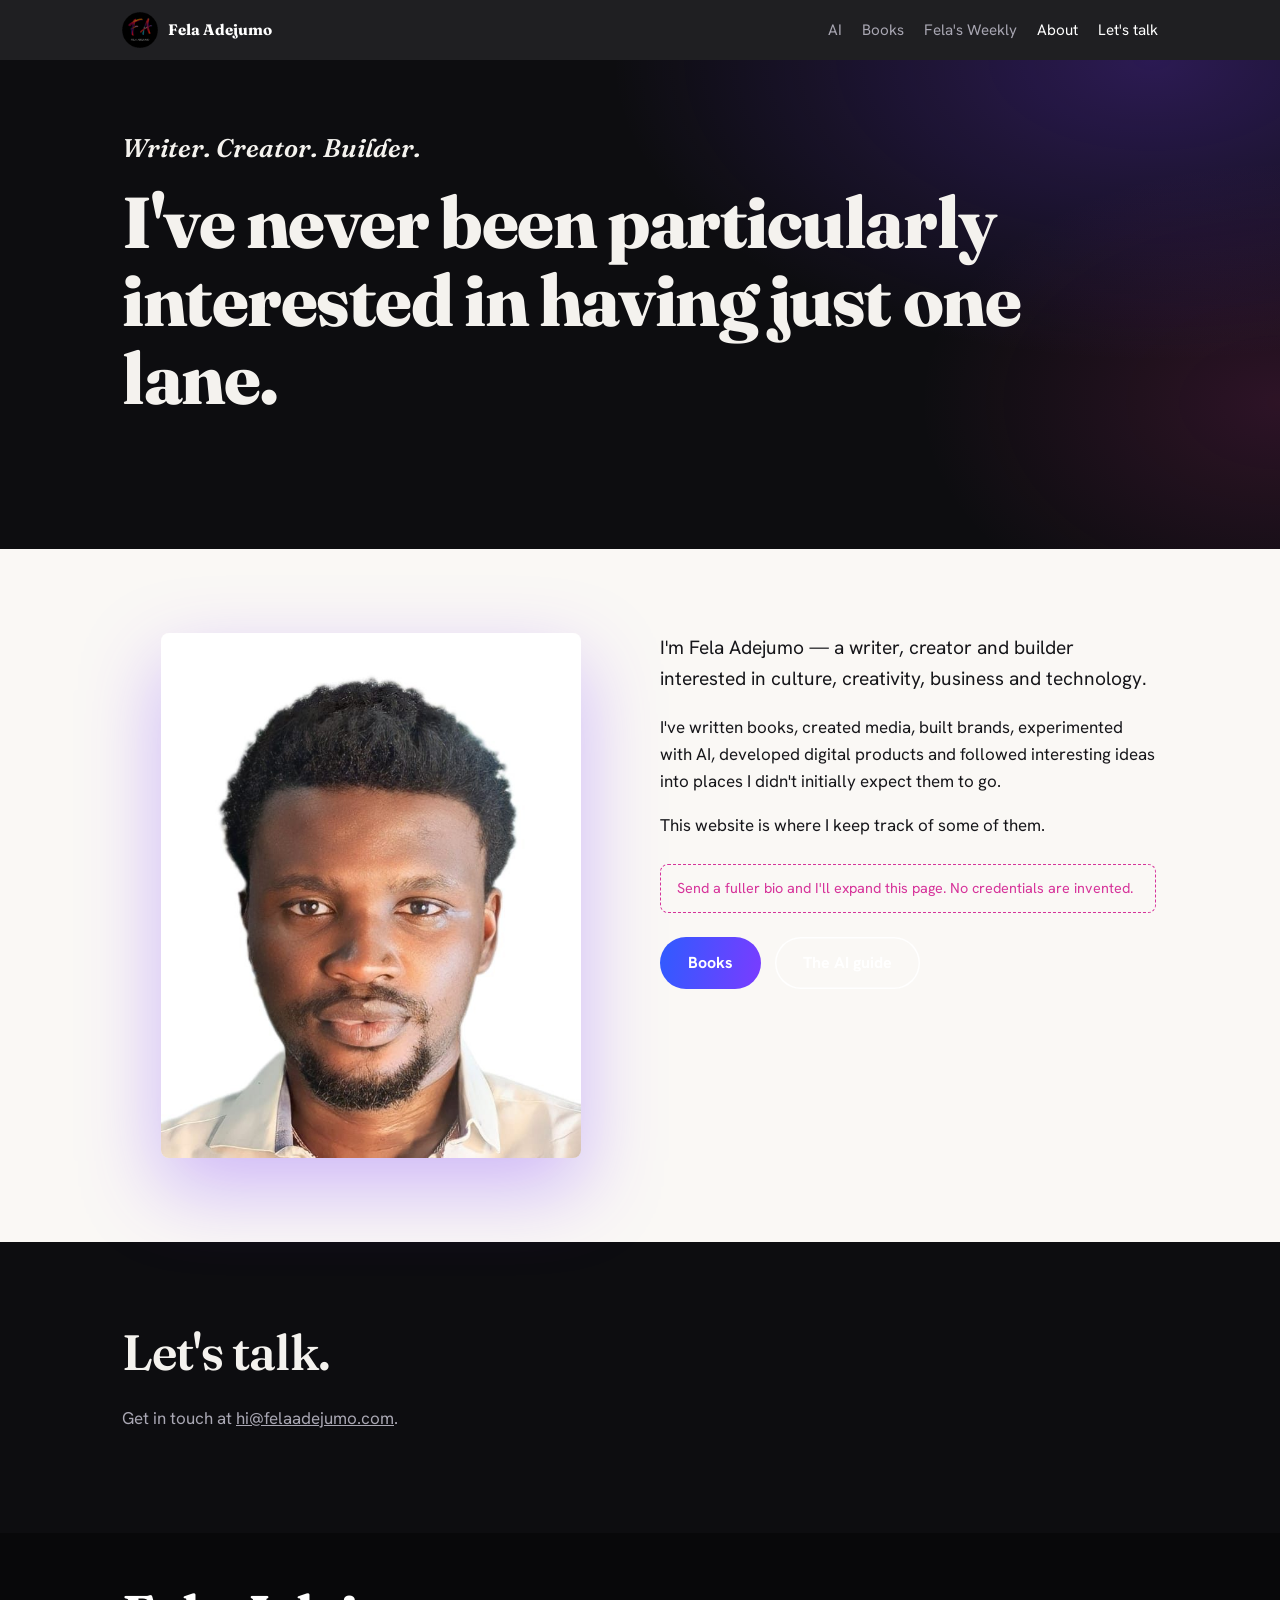
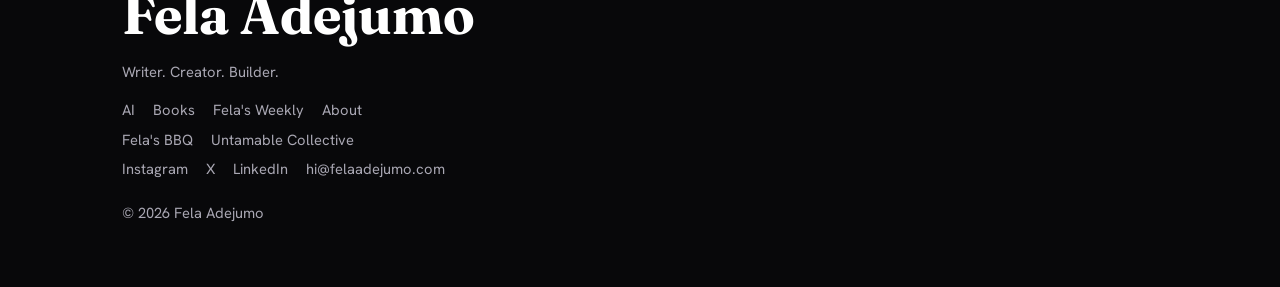
==== about/index.html @ acead84f "Initial site import" ====
<!DOCTYPE html><html lang="en"><head><meta charset="utf-8"><meta name="viewport" content="width=device-width,initial-scale=1,viewport-fit=cover"><title>About Fela Adejumo</title><meta name="description" content="Fela Adejumo is a writer, creator and builder interested in culture, creativity, business and technology."><meta property="og:title" content="About Fela Adejumo"><meta property="og:description" content="Fela Adejumo is a writer, creator and builder interested in culture, creativity, business and technology."><meta property="og:type" content="website"><link rel="preconnect" href="https://fonts.googleapis.com"><link rel="preconnect" href="https://fonts.gstatic.com" crossorigin><link href="https://fonts.googleapis.com/css2?family=Fraunces:opsz,wght@9..144,400;9..144,600;9..144,800&family=Hanken+Grotesk:wght@400;500;700&display=swap" rel="stylesheet"><link rel="icon" href="/assets/favicon.png"><link rel="stylesheet" href="/assets/site.css"></head><body><nav><div class="wrap"><a href="/" style="margin:0;color:#fff;display:flex;align-items:center;gap:10px"><img src="/assets/logo.png" alt="" width="36" height="36"><b>Fela Adejumo</b></a><div class="links"><a href="/ai">AI</a><a href="/books">Books</a><a href="/felasweekly">Fela's Weekly</a><a href="/about" aria-current="page">About</a><a class="cta" href="/about#talk" style="color:#fff">Let's talk</a></div></div></nav><header class="hero dark"><div class="wrap"><p class="tag">Writer. Creator. Builder.</p><h1 style="font-size:clamp(2.4rem,7vw,4.5rem)">I've never been particularly interested in having just one lane.</h1></div></header>
<section><div class="wrap grid2" style="align-items:start"><img class="shot" src="/assets/fela.jpg" alt="Portrait of Fela Adejumo" style="margin-inline:auto">
<div><p class="lede">I'm Fela Adejumo — a writer, creator and builder interested in culture, creativity, business and technology.</p><p>I've written books, created media, built brands, experimented with AI, developed digital products and followed interesting ideas into places I didn't initially expect them to go.</p><p>This website is where I keep track of some of them.</p><p class="note">Send a fuller bio and I'll expand this page. No credentials are invented.</p>
<div class="row"><a class="btn" href="/books">Books</a><a class="btn ghost" href="/ai">The AI guide</a></div></div></div></section>
<section class="dark" id="talk"><div class="wrap"><h2>Let's talk.</h2><p class="mute">Get in touch at <a href="mailto:hi@felaadejumo.com">hi@felaadejumo.com</a>.</p></div></section><footer><div class="wrap"><b>Fela Adejumo</b><p>Writer. Creator. Builder.</p><div class="l"><a href="/ai">AI</a><a href="/books">Books</a><a href="/felasweekly">Fela's Weekly</a><a href="/about">About</a></div><div class="l"><a href="https://felasbbq.com">Fela's BBQ</a><a href="https://untamablecollective.com">Untamable Collective</a></div><div class="l"><a href="https://instagram.com/felaadejumo" rel="noopener">Instagram</a><a href="https://x.com/felaadejumo" rel="noopener">X</a><a href="https://linkedin.com/in/richardadejumo" rel="noopener">LinkedIn</a><a href="mailto:hi@felaadejumo.com">hi@felaadejumo.com</a></div><p style="margin-top:20px">© <span id="yr">2026</span> Fela Adejumo</p></div></footer><script>document.getElementById("yr").textContent=new Date().getFullYear()</script></body></html>
---- assets/site.css ----
:root{--bg:#faf8f5;--fg:#16161a;--mute:#5b5963;--line:#d9d5ce;--dk:#0d0d10;--dkfg:#f4f2ee;--dkmute:#a9a7b3;--blue:#2f5bff;--violet:#7a3cff;--mag:#d6339a;--serif:"Fraunces",Georgia,serif;--sans:"Hanken Grotesk",system-ui,sans-serif;box-sizing:border-box;padding-top:env(safe-area-inset-top,0px);padding-bottom:env(safe-area-inset-bottom,0px)}
@media(prefers-color-scheme:dark){:root:not([data-theme=light]){--bg:#17171c;--fg:#f1efea;--mute:#a6a4ae;--line:#34343c}}
:root[data-theme=dark]{--bg:#17171c;--fg:#f1efea;--mute:#a6a4ae;--line:#34343c}
*,*::before,*::after{box-sizing:inherit}html{scroll-behavior:smooth}
body{margin:0;background:var(--bg);color:var(--fg);font:400 17px/1.6 var(--sans);-webkit-font-smoothing:antialiased}
a{color:inherit}:focus-visible{outline:3px solid var(--blue);outline-offset:3px}
.wrap{max-width:1080px;margin:0 auto;padding:0 22px}section{padding:84px 0}
.dark{background:var(--dk);color:var(--dkfg)}.dark .mute{color:var(--dkmute)}.mute{color:var(--mute)}
h1,h2,h3{font-family:var(--serif);font-weight:600;line-height:1.08;letter-spacing:-.02em;margin:0 0 .5em}
h1{font-size:clamp(2.6rem,9vw,6rem);font-weight:800}h2{font-size:clamp(1.9rem,4.6vw,3.1rem)}h3{font-size:1.3rem;line-height:1.2}
p{margin:0 0 1em;max-width:62ch}.lede{font-size:1.2rem}.serif{font-family:var(--serif)}
.btn{display:inline-flex;align-items:center;min-height:52px;padding:0 28px;border-radius:999px;background:linear-gradient(100deg,var(--blue),var(--violet));color:#fff;font:700 1rem var(--sans);text-decoration:none}
.ghost{background:none;box-shadow:inset 0 0 0 1.5px currentColor}.row{display:flex;gap:14px;flex-wrap:wrap}
nav{position:sticky;top:0;z-index:10;background:rgba(13,13,16,.92);backdrop-filter:blur(8px);color:var(--dkfg);padding-top:env(safe-area-inset-top,0px)}
nav .wrap{display:flex;justify-content:space-between;align-items:center;min-height:60px}nav b{font-family:var(--serif)}
nav a{text-decoration:none;font-size:.95rem;margin-left:20px;color:var(--dkmute)}nav a:hover,nav a[aria-current]{color:#fff}
@media(max-width:700px){nav .links a:not(.cta){display:none}}
.hero{padding:72px 0 96px;background:radial-gradient(900px 500px at 90% 0,rgba(122,60,255,.28),transparent 60%),radial-gradient(600px 400px at 100% 70%,rgba(214,51,154,.16),transparent 60%),var(--dk)}
.tag{font:600 clamp(1.1rem,3vw,1.6rem) var(--serif);font-style:italic;margin:0 0 20px}
.grid{display:grid;gap:36px;grid-template-columns:repeat(4,1fr)}.grid2{display:grid;gap:40px;grid-template-columns:1fr 1fr;align-items:center}
.path{border-top:2px solid var(--fg);padding-top:16px}.path p{color:var(--mute);font-size:.95rem}.path a{font-weight:700;text-decoration:none}
.cover{aspect-ratio:3/4;max-width:300px;width:100%;border-radius:6px;background:linear-gradient(160deg,#1a1a22,#0a0a0d);box-shadow:0 30px 80px rgba(122,60,255,.4),0 0 0 1px #34343f;padding:24px 20px;display:flex;flex-direction:column;justify-content:space-between;position:relative;overflow:hidden;color:#fff}
.cover::after{content:"";position:absolute;inset:auto -20% -15%;height:40%;background:linear-gradient(90deg,var(--blue),var(--violet),var(--mag));filter:blur(40px);opacity:.7}
.cover>*{position:relative;z-index:1}.cover strong{font:800 1.8rem/1 var(--serif)}.cover small{color:var(--dkmute)}
.books{display:grid;gap:28px;grid-template-columns:repeat(5,1fr)}.books.big{grid-template-columns:repeat(3,1fr)}
.book .bc{aspect-ratio:2/3;border-radius:4px;background:#26262d;color:#fff;padding:14px;display:flex;align-items:end;font:600 1rem/1.15 var(--serif);margin-bottom:12px}
.book h3{font-size:1.05rem;margin:0 0 4px}.book p{font-size:.9rem;color:var(--mute);margin:0}.big .book h3{font-size:1.3rem}
.card{border:1px solid var(--line);padding:26px;border-radius:6px}.dark .card{border-color:#34343c}
.note{border:1px dashed var(--mag);border-radius:8px;padding:12px 16px;font-size:.9rem;color:var(--mag);margin:24px 0;max-width:62ch}
.list>div{display:flex;justify-content:space-between;gap:16px;padding:18px 0;border-bottom:1px solid var(--line)}.list b{font-family:var(--serif);font-size:1.2rem}
.big-close{text-align:center}.big-close h2{font-size:clamp(2.4rem,7vw,5rem)}
footer{background:#08080a;color:var(--dkmute);padding:48px 0;font-size:.92rem}footer b{font:700 clamp(2rem,6vw,3.4rem) var(--serif);color:#fff;display:block;margin-bottom:12px}
footer a{margin-right:18px;text-decoration:none}footer .l{margin:6px 0}
@media(max-width:760px){section{padding:60px 0}.grid,.books.big,.books{grid-template-columns:1fr 1fr}.grid2{grid-template-columns:1fr}.cover{max-width:240px}}
@media(max-width:480px){.grid{grid-template-columns:1fr}}
.shot{display:block;width:100%;max-width:420px;height:auto;border-radius:8px;box-shadow:0 30px 80px rgba(122,60,255,.35)}
.phones{display:grid;grid-template-columns:repeat(3,1fr);gap:18px;margin:32px 0}.phones img{width:100%;height:auto;border-radius:14px;border:6px solid #26262d;box-shadow:0 20px 50px rgba(0,0,0,.4)}
@media(max-width:600px){.phones{grid-template-columns:1fr 1fr 1fr;gap:8px}.phones img{border-width:3px;border-radius:8px}}
.book img{width:100%;height:auto;display:block;margin-bottom:12px}.books{grid-template-columns:repeat(4,1fr)}.books.big{grid-template-columns:repeat(2,1fr)}@media(max-width:760px){.books{grid-template-columns:1fr 1fr}.books.big{grid-template-columns:1fr}}
.book p{margin:0 0 .7em}.big .book .btn{min-height:44px;padding:0 20px;margin-top:6px;font-size:.95rem}
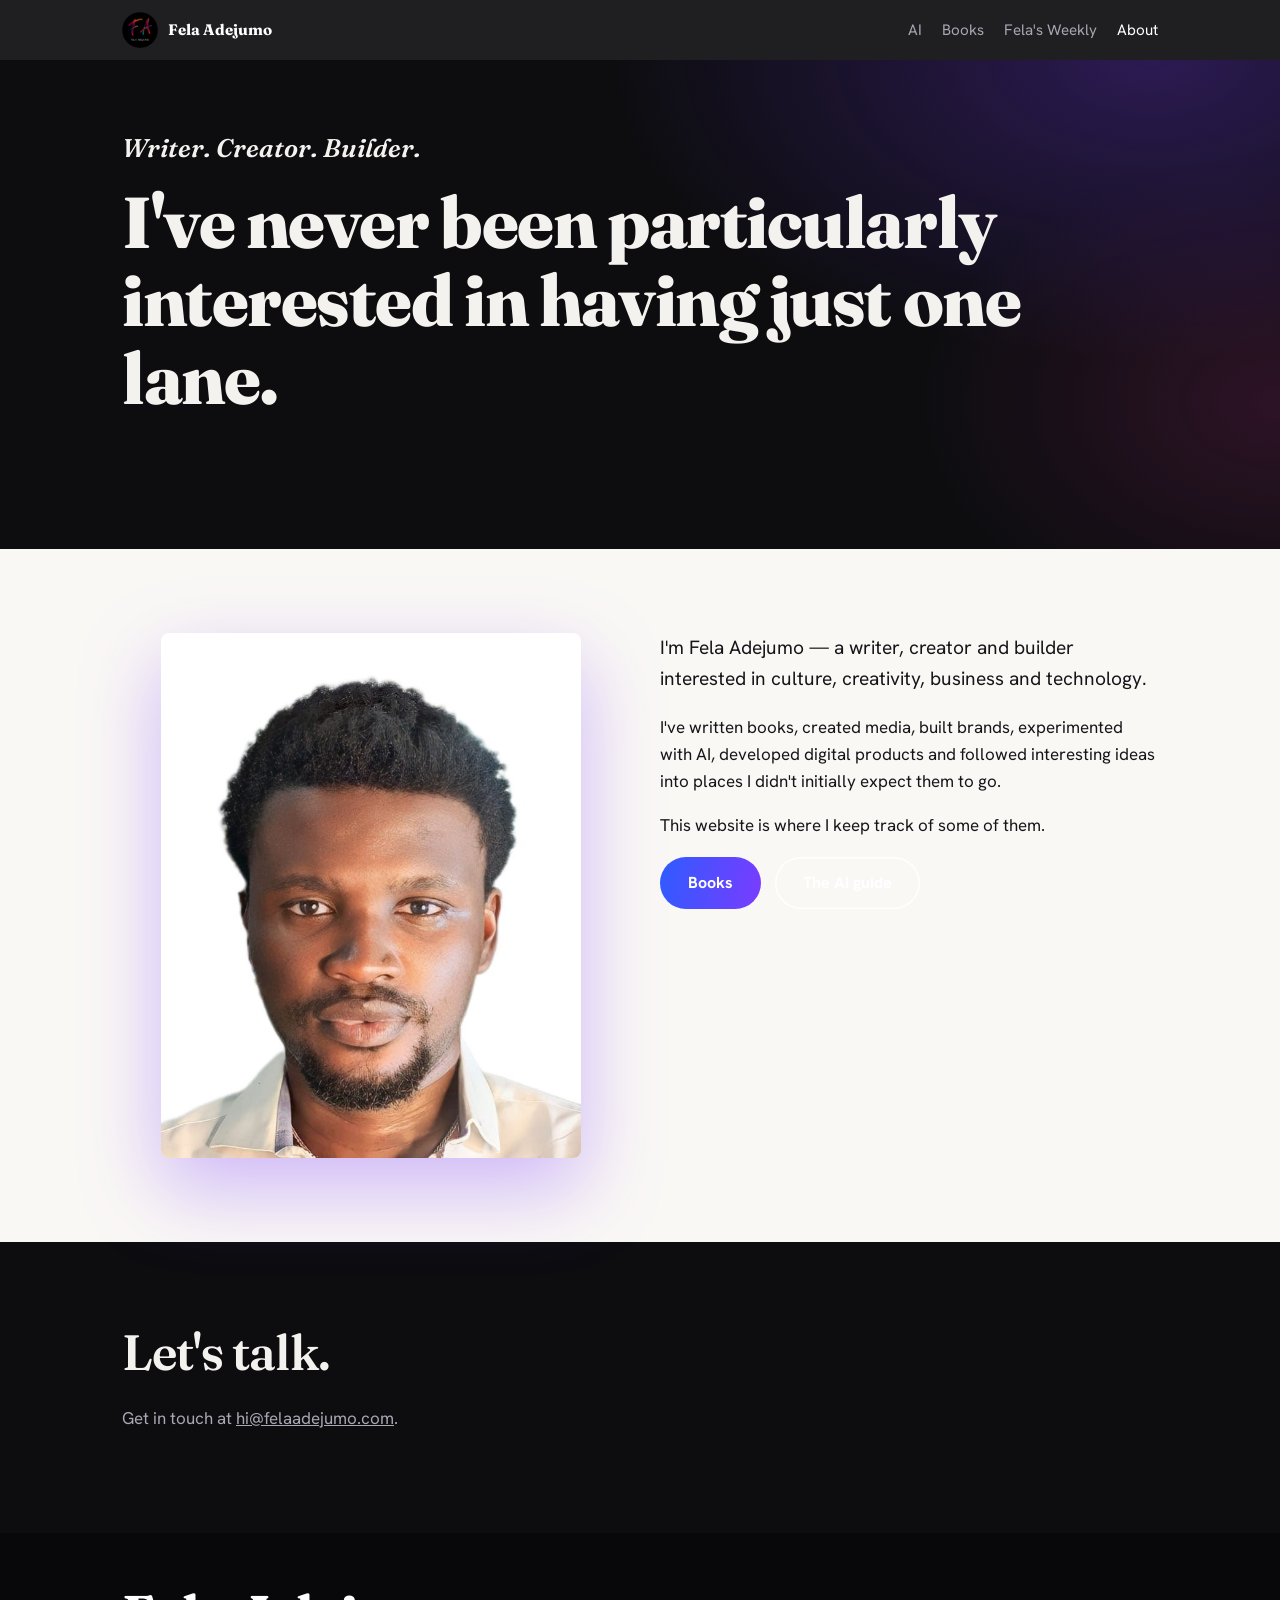
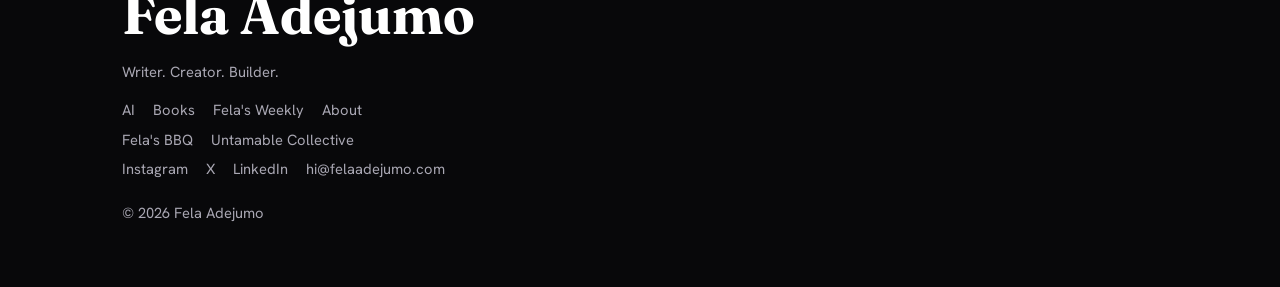
==== commit e61e09ae: "Fix AI Doing section visibility, remove about bio note, dedupe nav, add thankyou page" ====
--- a/about/index.html
+++ b/about/index.html
@@ -1,5 +1,5 @@
-<!DOCTYPE html><html lang="en"><head><meta charset="utf-8"><meta name="viewport" content="width=device-width,initial-scale=1,viewport-fit=cover"><title>About Fela Adejumo</title><meta name="description" content="Fela Adejumo is a writer, creator and builder interested in culture, creativity, business and technology."><meta property="og:title" content="About Fela Adejumo"><meta property="og:description" content="Fela Adejumo is a writer, creator and builder interested in culture, creativity, business and technology."><meta property="og:type" content="website"><link rel="preconnect" href="https://fonts.googleapis.com"><link rel="preconnect" href="https://fonts.gstatic.com" crossorigin><link href="https://fonts.googleapis.com/css2?family=Fraunces:opsz,wght@9..144,400;9..144,600;9..144,800&family=Hanken+Grotesk:wght@400;500;700&display=swap" rel="stylesheet"><link rel="icon" href="/assets/favicon.png"><link rel="stylesheet" href="/assets/site.css"></head><body><nav><div class="wrap"><a href="/" style="margin:0;color:#fff;display:flex;align-items:center;gap:10px"><img src="/assets/logo.png" alt="" width="36" height="36"><b>Fela Adejumo</b></a><div class="links"><a href="/ai">AI</a><a href="/books">Books</a><a href="/felasweekly">Fela's Weekly</a><a href="/about" aria-current="page">About</a><a class="cta" href="/about#talk" style="color:#fff">Let's talk</a></div></div></nav><header class="hero dark"><div class="wrap"><p class="tag">Writer. Creator. Builder.</p><h1 style="font-size:clamp(2.4rem,7vw,4.5rem)">I've never been particularly interested in having just one lane.</h1></div></header>
+<!DOCTYPE html><html lang="en"><head><meta charset="utf-8"><meta name="viewport" content="width=device-width,initial-scale=1,viewport-fit=cover"><title>About Fela Adejumo</title><meta name="description" content="Fela Adejumo is a writer, creator and builder interested in culture, creativity, business and technology."><meta property="og:title" content="About Fela Adejumo"><meta property="og:description" content="Fela Adejumo is a writer, creator and builder interested in culture, creativity, business and technology."><meta property="og:type" content="website"><link rel="preconnect" href="https://fonts.googleapis.com"><link rel="preconnect" href="https://fonts.gstatic.com" crossorigin><link href="https://fonts.googleapis.com/css2?family=Fraunces:opsz,wght@9..144,400;9..144,600;9..144,800&family=Hanken+Grotesk:wght@400;500;700&display=swap" rel="stylesheet"><link rel="icon" href="/assets/favicon.png"><link rel="stylesheet" href="/assets/site.css"></head><body><nav><div class="wrap"><a href="/" style="margin:0;color:#fff;display:flex;align-items:center;gap:10px"><img src="/assets/logo.png" alt="" width="36" height="36"><b>Fela Adejumo</b></a><div class="links"><a href="/ai">AI</a><a href="/books">Books</a><a href="/felasweekly">Fela's Weekly</a><a href="/about" aria-current="page">About</a></div></div></nav><header class="hero dark"><div class="wrap"><p class="tag">Writer. Creator. Builder.</p><h1 style="font-size:clamp(2.4rem,7vw,4.5rem)">I've never been particularly interested in having just one lane.</h1></div></header>
 <section><div class="wrap grid2" style="align-items:start"><img class="shot" src="/assets/fela.jpg" alt="Portrait of Fela Adejumo" style="margin-inline:auto">
-<div><p class="lede">I'm Fela Adejumo — a writer, creator and builder interested in culture, creativity, business and technology.</p><p>I've written books, created media, built brands, experimented with AI, developed digital products and followed interesting ideas into places I didn't initially expect them to go.</p><p>This website is where I keep track of some of them.</p><p class="note">Send a fuller bio and I'll expand this page. No credentials are invented.</p>
+<div><p class="lede">I'm Fela Adejumo — a writer, creator and builder interested in culture, creativity, business and technology.</p><p>I've written books, created media, built brands, experimented with AI, developed digital products and followed interesting ideas into places I didn't initially expect them to go.</p><p>This website is where I keep track of some of them.</p>
 <div class="row"><a class="btn" href="/books">Books</a><a class="btn ghost" href="/ai">The AI guide</a></div></div></div></section>
 <section class="dark" id="talk"><div class="wrap"><h2>Let's talk.</h2><p class="mute">Get in touch at <a href="mailto:hi@felaadejumo.com">hi@felaadejumo.com</a>.</p></div></section><footer><div class="wrap"><b>Fela Adejumo</b><p>Writer. Creator. Builder.</p><div class="l"><a href="/ai">AI</a><a href="/books">Books</a><a href="/felasweekly">Fela's Weekly</a><a href="/about">About</a></div><div class="l"><a href="https://felasbbq.com">Fela's BBQ</a><a href="https://untamablecollective.com">Untamable Collective</a></div><div class="l"><a href="https://instagram.com/felaadejumo" rel="noopener">Instagram</a><a href="https://x.com/felaadejumo" rel="noopener">X</a><a href="https://linkedin.com/in/richardadejumo" rel="noopener">LinkedIn</a><a href="mailto:hi@felaadejumo.com">hi@felaadejumo.com</a></div><p style="margin-top:20px">© <span id="yr">2026</span> Fela Adejumo</p></div></footer><script>document.getElementById("yr").textContent=new Date().getFullYear()</script></body></html>
